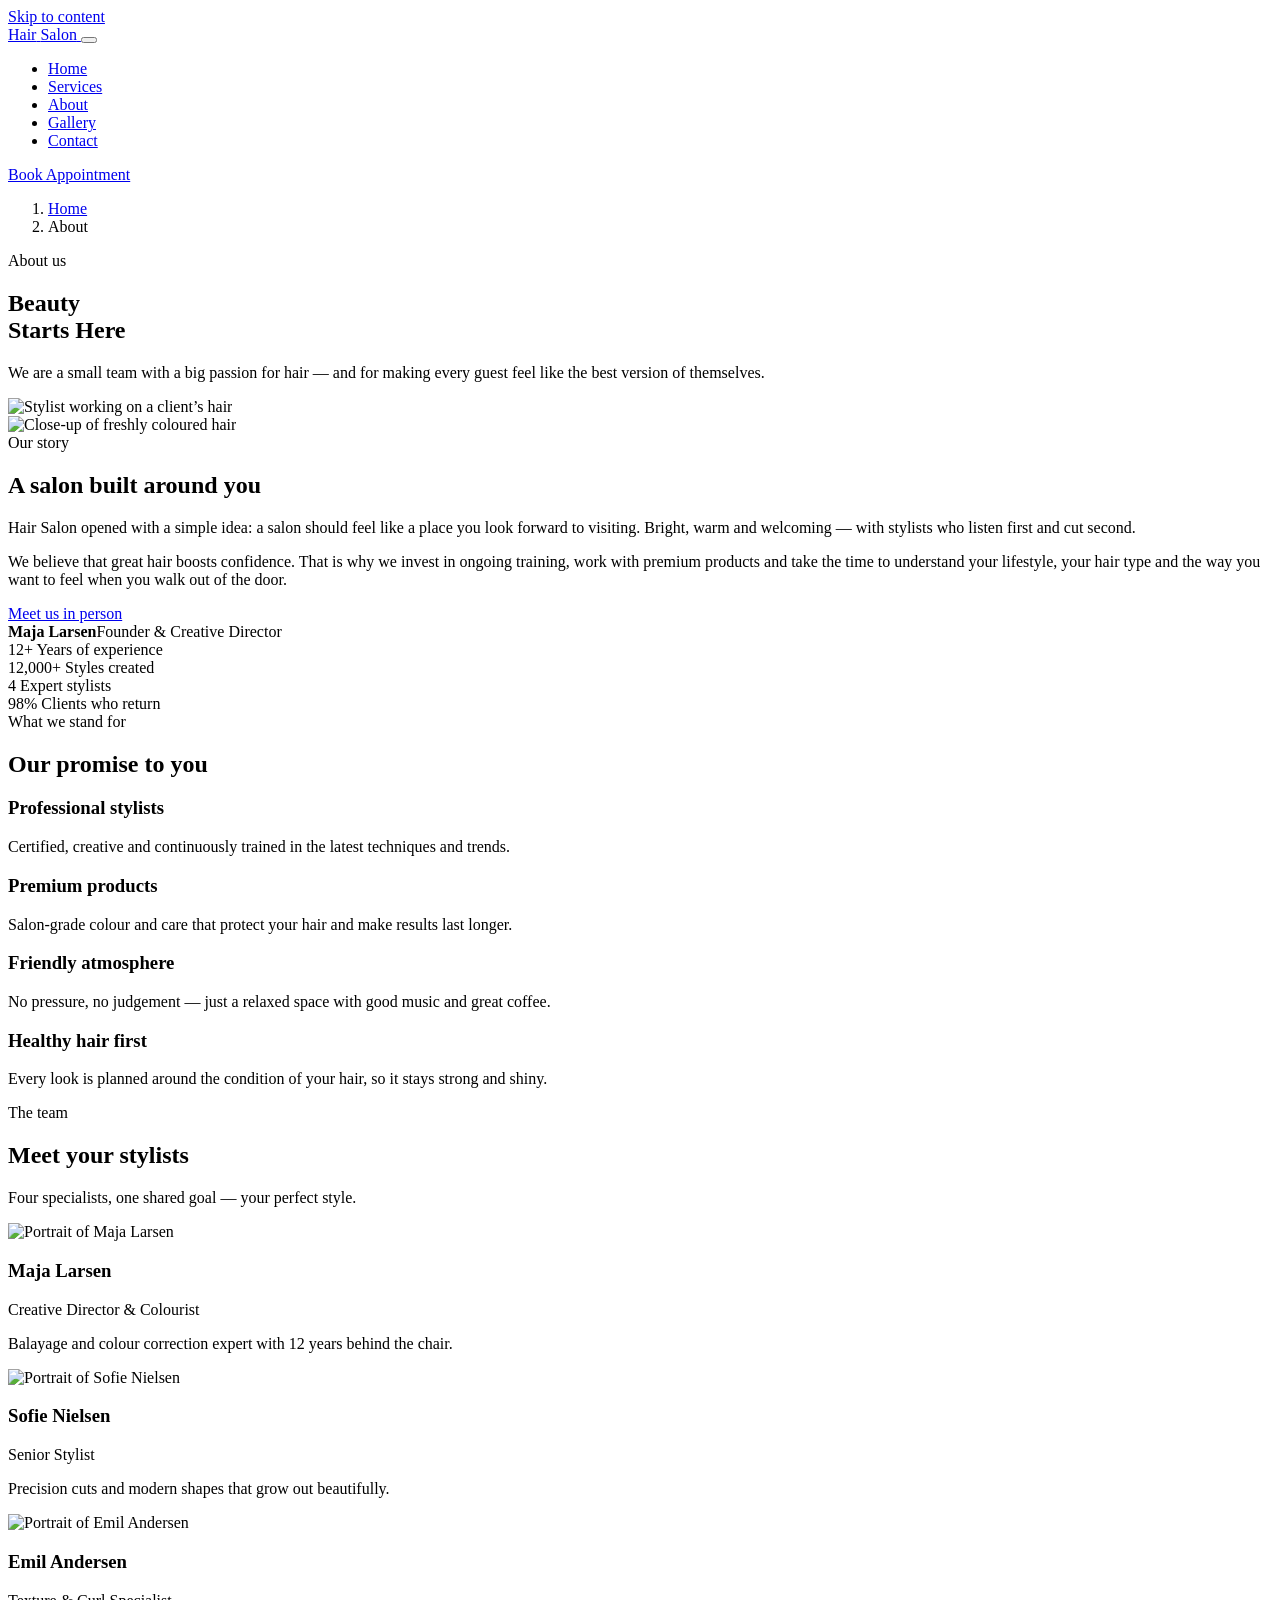
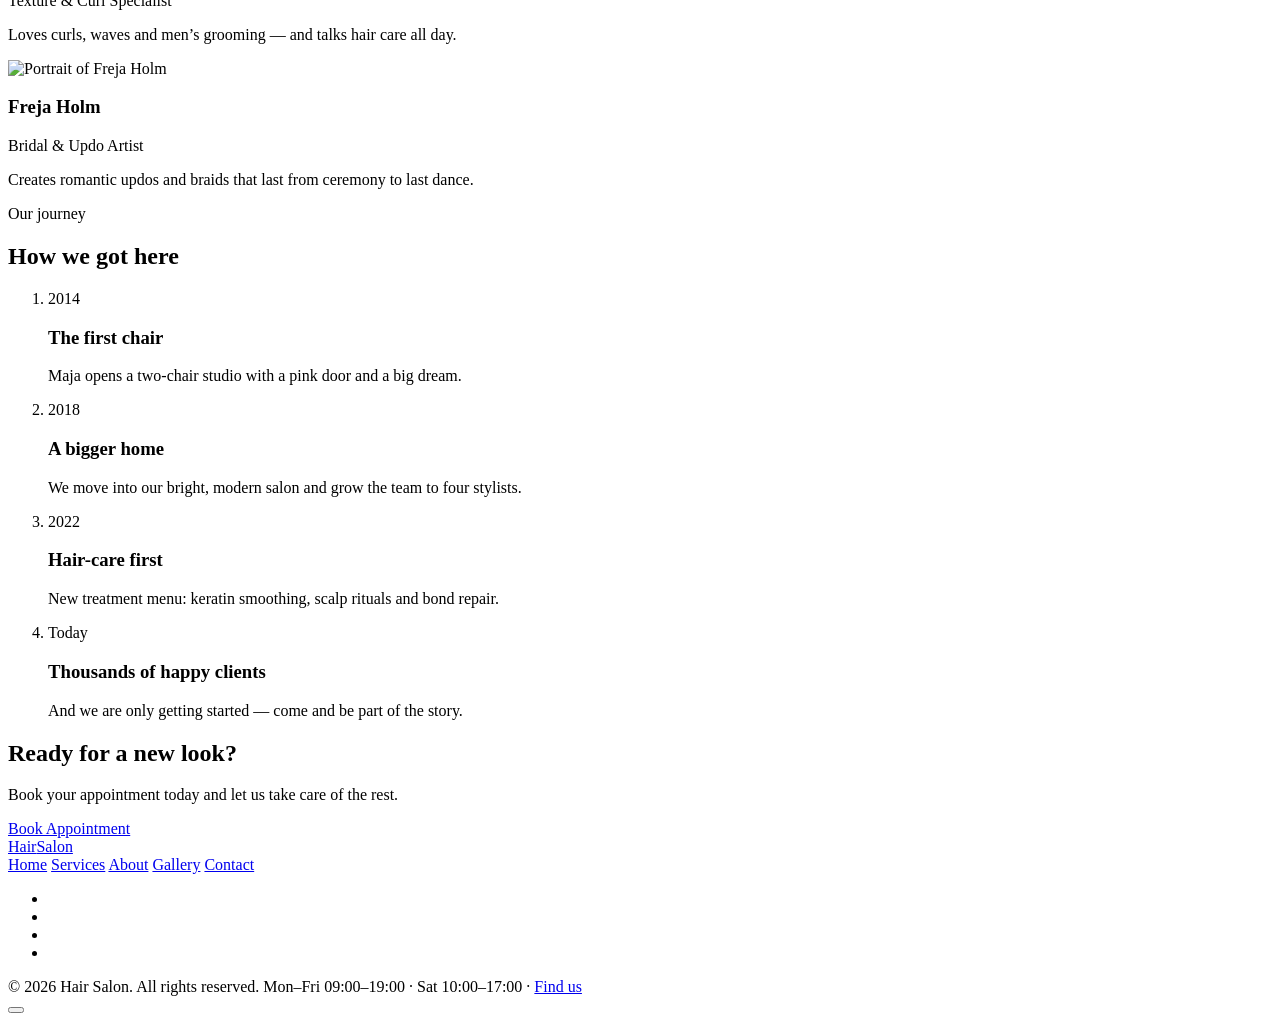
==== about.html @ 6e0678fa "html" ====
<!doctype html>
<html lang="en">

<head>
    <meta charset="utf-8">
    <meta name="viewport" content="width=device-width, initial-scale=1">
    <title>About Us — Hair Salon</title>
    <meta name="description"
        content="Meet the team behind Hair Salon — talented stylists, premium products and a friendly atmosphere where beauty starts.">
    <meta name="theme-color" content="#ff1f75">
    <link rel="icon" href="assets/favicon.svg" type="image/svg+xml">
    <link rel="preconnect" href="https://fonts.googleapis.com">
    <link rel="preconnect" href="https://fonts.gstatic.com" crossorigin>
    <link rel="stylesheet"
        href="https://fonts.googleapis.com/css2?family=Poppins:wght@400;500;600;700;800&amp;display=swap">
    <link rel="stylesheet" href="css/main.css">
    <script src="js/boot.js"></script>
</head>

<body>
    <a class="skip-link" href="#main">Skip to content</a>

    <header class="site-header">
        <div class="container site-header__inner">
            <a class="logo" href="index.html" aria-label="Hair Salon — home">
                <span>Hair</span>
                <span>Salon</span>
            </a>
            <button class="nav-toggle" type="button" aria-expanded="false" aria-controls="site-nav"
                aria-label="Open menu">
                <span class="nav-toggle__bar"></span>
            </button>
            <nav class="site-nav" id="site-nav" aria-label="Main">
                <ul class="site-nav__list">
                    <li><a class="site-nav__link" href="index.html">Home</a></li>
                    <li><a class="site-nav__link" href="services.html">Services</a></li>
                    <li><a class="site-nav__link is-active" href="about.html" aria-current="page">About</a></li>
                    <li><a class="site-nav__link" href="gallery.html">Gallery</a></li>
                    <li><a class="site-nav__link" href="contact.html">Contact</a></li>
                </ul>
                <a class="btn btn--primary btn--arrow btn--sm" href="contact.html#booking">Book Appointment</a>
            </nav>
        </div>
    </header>

    <main id="main">

        <section class="page-hero" aria-labelledby="page-title">
            <div class="container">
                <div class="page-hero__inner">
                    <ol class="breadcrumbs" aria-label="Breadcrumb">
                        <li><a href="index.html">Home</a></li>
                        <li aria-current="page">About</li>
                    </ol>
                    <span class="eyebrow">About us</span>
                    <h1 class="page-hero__title" id="page-title">Beauty<br>Starts Here</h1>
                    <p class="page-hero__lead">We are a small team with a big passion for hair — and for making every
                        guest feel like the best version of themselves.</p>
                </div>
                <div class="page-hero__spark" aria-hidden="true">
                    <span class="sparkle sparkle--xl"></span>
                    <span class="sparkle sparkle--md sparkle--late"></span>
                </div>
            </div>
        </section>

        <section class="section" aria-labelledby="story-title">
            <div class="container story">
                <div class="story__visual reveal reveal--left">
                    <div class="story__photo media">
                        <img src="https://images.unsplash.com/photo-1522337360788-8b13dee7a37e?auto=format&amp;fit=crop&amp;w=1000&amp;q=80"
                            alt="Stylist working on a client’s hair" width="1000" height="1100" loading="lazy">
                    </div>
                    <div class="story__photo story__photo--small media">
                        <img src="https://images.unsplash.com/photo-1562322140-8baeececf3df?auto=format&amp;fit=crop&amp;w=600&amp;q=80"
                            alt="Close-up of freshly coloured hair" width="600" height="600" loading="lazy">
                    </div>
                </div>
                <div class="story__copy reveal reveal--right">
                    <span class="eyebrow">Our story</span>
                    <h2 id="story-title">A salon built around you</h2>
                    <p>Hair Salon opened with a simple idea: a salon should feel like a place you look forward to
                        visiting. Bright, warm and welcoming — with stylists who listen first and cut second.</p>
                    <p>We believe that great hair boosts confidence. That is why we invest in ongoing training, work
                        with premium products and take the time to understand your lifestyle, your hair type and the way
                        you want to feel when you walk out of the door.</p>
                    <a class="btn btn--primary btn--arrow btn--sm" href="contact.html#booking">Meet us in person</a>
                    <div class="story__signature">
                        <span><strong>Maja Larsen</strong>Founder &amp; Creative Director</span>
                    </div>
                </div>
            </div>
        </section>

        <section class="section" aria-label="Salon in numbers">
            <div class="container">
                <div class="stats reveal reveal--zoom">
                    <div class="stats__item">
                        <span class="stats__value" data-count="12" data-suffix="+">12+</span>
                        <span class="stats__label">Years of experience</span>
                    </div>
                    <div class="stats__item">
                        <span class="stats__value" data-count="12000" data-suffix="+">12,000+</span>
                        <span class="stats__label">Styles created</span>
                    </div>
                    <div class="stats__item">
                        <span class="stats__value" data-count="4" data-suffix="">4</span>
                        <span class="stats__label">Expert stylists</span>
                    </div>
                    <div class="stats__item">
                        <span class="stats__value" data-count="98" data-suffix="%">98%</span>
                        <span class="stats__label">Clients who return</span>
                    </div>
                </div>
            </div>
        </section>

        <section class="section" aria-labelledby="values-title">
            <div class="container">
                <div class="section-head section-head--center reveal">
                    <span class="eyebrow">What we stand for</span>
                    <h2 id="values-title">Our promise to you</h2>
                </div>
                <div class="values">
                    <article class="value-card card reveal" data-delay="1">
                        <span class="value-card__icon"><span class="icon icon--diamond"
                                aria-hidden="true"></span></span>
                        <h3>Professional stylists</h3>
                        <p>Certified, creative and continuously trained in the latest techniques and trends.</p>
                    </article>
                    <article class="value-card card reveal" data-delay="2">
                        <span class="value-card__icon"><span class="icon icon--heart" aria-hidden="true"></span></span>
                        <h3>Premium products</h3>
                        <p>Salon-grade colour and care that protect your hair and make results last longer.</p>
                    </article>
                    <article class="value-card card reveal" data-delay="3">
                        <span class="value-card__icon"><span class="icon icon--smile" aria-hidden="true"></span></span>
                        <h3>Friendly atmosphere</h3>
                        <p>No pressure, no judgement — just a relaxed space with good music and great coffee.</p>
                    </article>
                    <article class="value-card card reveal" data-delay="4">
                        <span class="value-card__icon"><span class="icon icon--drop" aria-hidden="true"></span></span>
                        <h3>Healthy hair first</h3>
                        <p>Every look is planned around the condition of your hair, so it stays strong and shiny.</p>
                    </article>
                </div>
            </div>
        </section>

        <section class="section section--tint" aria-labelledby="team-title">
            <div class="container">
                <div class="section-head section-head--center reveal">
                    <span class="eyebrow">The team</span>
                    <h2 id="team-title">Meet your stylists</h2>
                    <p>Four specialists, one shared goal — your perfect style.</p>
                </div>
                <div class="team">
                    <article class="team-card reveal" data-delay="1">
                        <div class="team-card__photo media">
                            <img src="https://images.unsplash.com/photo-1438761681033-6461ffad8d80?auto=format&amp;fit=crop&amp;w=600&amp;q=80"
                                alt="Portrait of Maja Larsen" width="600" height="700" loading="lazy">
                        </div>
                        <div class="team-card__body">
                            <h3>Maja Larsen</h3>
                            <span class="team-card__role">Creative Director &amp; Colourist</span>
                            <p class="team-card__bio">Balayage and colour correction expert with 12 years behind the
                                chair.</p>
                        </div>
                    </article>
                    <article class="team-card reveal" data-delay="2">
                        <div class="team-card__photo media">
                            <img src="https://images.unsplash.com/photo-1494790108377-be9c29b29330?auto=format&amp;fit=crop&amp;w=600&amp;q=80"
                                alt="Portrait of Sofie Nielsen" width="600" height="700" loading="lazy">
                        </div>
                        <div class="team-card__body">
                            <h3>Sofie Nielsen</h3>
                            <span class="team-card__role">Senior Stylist</span>
                            <p class="team-card__bio">Precision cuts and modern shapes that grow out beautifully.</p>
                        </div>
                    </article>
                    <article class="team-card reveal" data-delay="3">
                        <div class="team-card__photo media">
                            <img src="https://images.unsplash.com/photo-1500648767791-00dcc994a43e?auto=format&amp;fit=crop&amp;w=600&amp;q=80"
                                alt="Portrait of Emil Andersen" width="600" height="700" loading="lazy">
                        </div>
                        <div class="team-card__body">
                            <h3>Emil Andersen</h3>
                            <span class="team-card__role">Texture &amp; Curl Specialist</span>
                            <p class="team-card__bio">Loves curls, waves and men’s grooming — and talks hair care all
                                day.</p>
                        </div>
                    </article>
                    <article class="team-card reveal" data-delay="4">
                        <div class="team-card__photo media">
                            <img src="https://images.unsplash.com/photo-1544005313-94ddf0286df2?auto=format&amp;fit=crop&amp;w=600&amp;q=80"
                                alt="Portrait of Freja Holm" width="600" height="700" loading="lazy">
                        </div>
                        <div class="team-card__body">
                            <h3>Freja Holm</h3>
                            <span class="team-card__role">Bridal &amp; Updo Artist</span>
                            <p class="team-card__bio">Creates romantic updos and braids that last from ceremony to last
                                dance.</p>
                        </div>
                    </article>
                </div>
            </div>
        </section>

        <section class="section" aria-labelledby="timeline-title">
            <div class="container">
                <div class="section-head section-head--center reveal">
                    <span class="eyebrow">Our journey</span>
                    <h2 id="timeline-title">How we got here</h2>
                </div>
                <ol class="timeline">
                    <li class="timeline__item reveal">
                        <span class="timeline__year">2014</span>
                        <h3 class="timeline__title">The first chair</h3>
                        <p>Maja opens a two-chair studio with a pink door and a big dream.</p>
                    </li>
                    <li class="timeline__item reveal">
                        <span class="timeline__year">2018</span>
                        <h3 class="timeline__title">A bigger home</h3>
                        <p>We move into our bright, modern salon and grow the team to four stylists.</p>
                    </li>
                    <li class="timeline__item reveal">
                        <span class="timeline__year">2022</span>
                        <h3 class="timeline__title">Hair-care first</h3>
                        <p>New treatment menu: keratin smoothing, scalp rituals and bond repair.</p>
                    </li>
                    <li class="timeline__item reveal">
                        <span class="timeline__year">Today</span>
                        <h3 class="timeline__title">Thousands of happy clients</h3>
                        <p>And we are only getting started — come and be part of the story.</p>
                    </li>
                </ol>
            </div>
        </section>

        <section class="section" aria-labelledby="cta-title">
            <div class="container">
                <div class="cta reveal reveal--zoom">
                    <div class="cta__sparks" aria-hidden="true">
                        <span class="sparkle sparkle--white"></span>
                        <span class="sparkle sparkle--white sparkle--late"></span>
                    </div>
                    <div class="cta__text">
                        <h2 class="cta__title" id="cta-title">Ready for a new look?</h2>
                        <p class="cta__copy">Book your appointment today and let us take care of the rest.</p>
                    </div>
                    <a class="btn btn--white btn--arrow" href="contact.html#booking">Book Appointment</a>
                </div>
            </div>
        </section>

    </main>

    <footer class="site-footer">
        <div class="container site-footer__main">
            <a class="logo logo--footer" href="index.html"
                aria-label="Hair Salon — home"><span>Hair</span><span>Salon</span></a>
            <nav class="footer-nav" aria-label="Footer">
                <a href="index.html">Home</a>
                <a href="services.html">Services</a>
                <a href="about.html">About</a>
                <a href="gallery.html">Gallery</a>
                <a href="contact.html">Contact</a>
            </nav>
            <ul class="social" aria-label="Social media">
                <li><a class="social__link" href="https://www.instagram.com/" target="_blank" rel="noopener"
                        aria-label="Instagram"><span class="icon icon--instagram" aria-hidden="true"></span></a></li>
                <li><a class="social__link" href="https://www.facebook.com/" target="_blank" rel="noopener"
                        aria-label="Facebook"><span class="icon icon--facebook" aria-hidden="true"></span></a></li>
                <li><a class="social__link" href="https://www.tiktok.com/" target="_blank" rel="noopener"
                        aria-label="TikTok"><span class="icon icon--tiktok" aria-hidden="true"></span></a></li>
                <li><a class="social__link" href="https://www.youtube.com/" target="_blank" rel="noopener"
                        aria-label="YouTube"><span class="icon icon--youtube" aria-hidden="true"></span></a></li>
            </ul>
        </div>
        <div class="site-footer__bar">
            <div class="container site-footer__bar-inner">
                <span>© <span data-year>2026</span> Hair Salon. All rights reserved.</span>
                <span>Mon–Fri 09:00–19:00 · Sat 10:00–17:00 · <a href="contact.html">Find us</a></span>
            </div>
        </div>
    </footer>

    <button class="to-top" type="button" aria-label="Back to top"><span class="icon icon--arrow"
            aria-hidden="true"></span></button>

    <script src="js/main.js" defer></script>
</body>

</html>
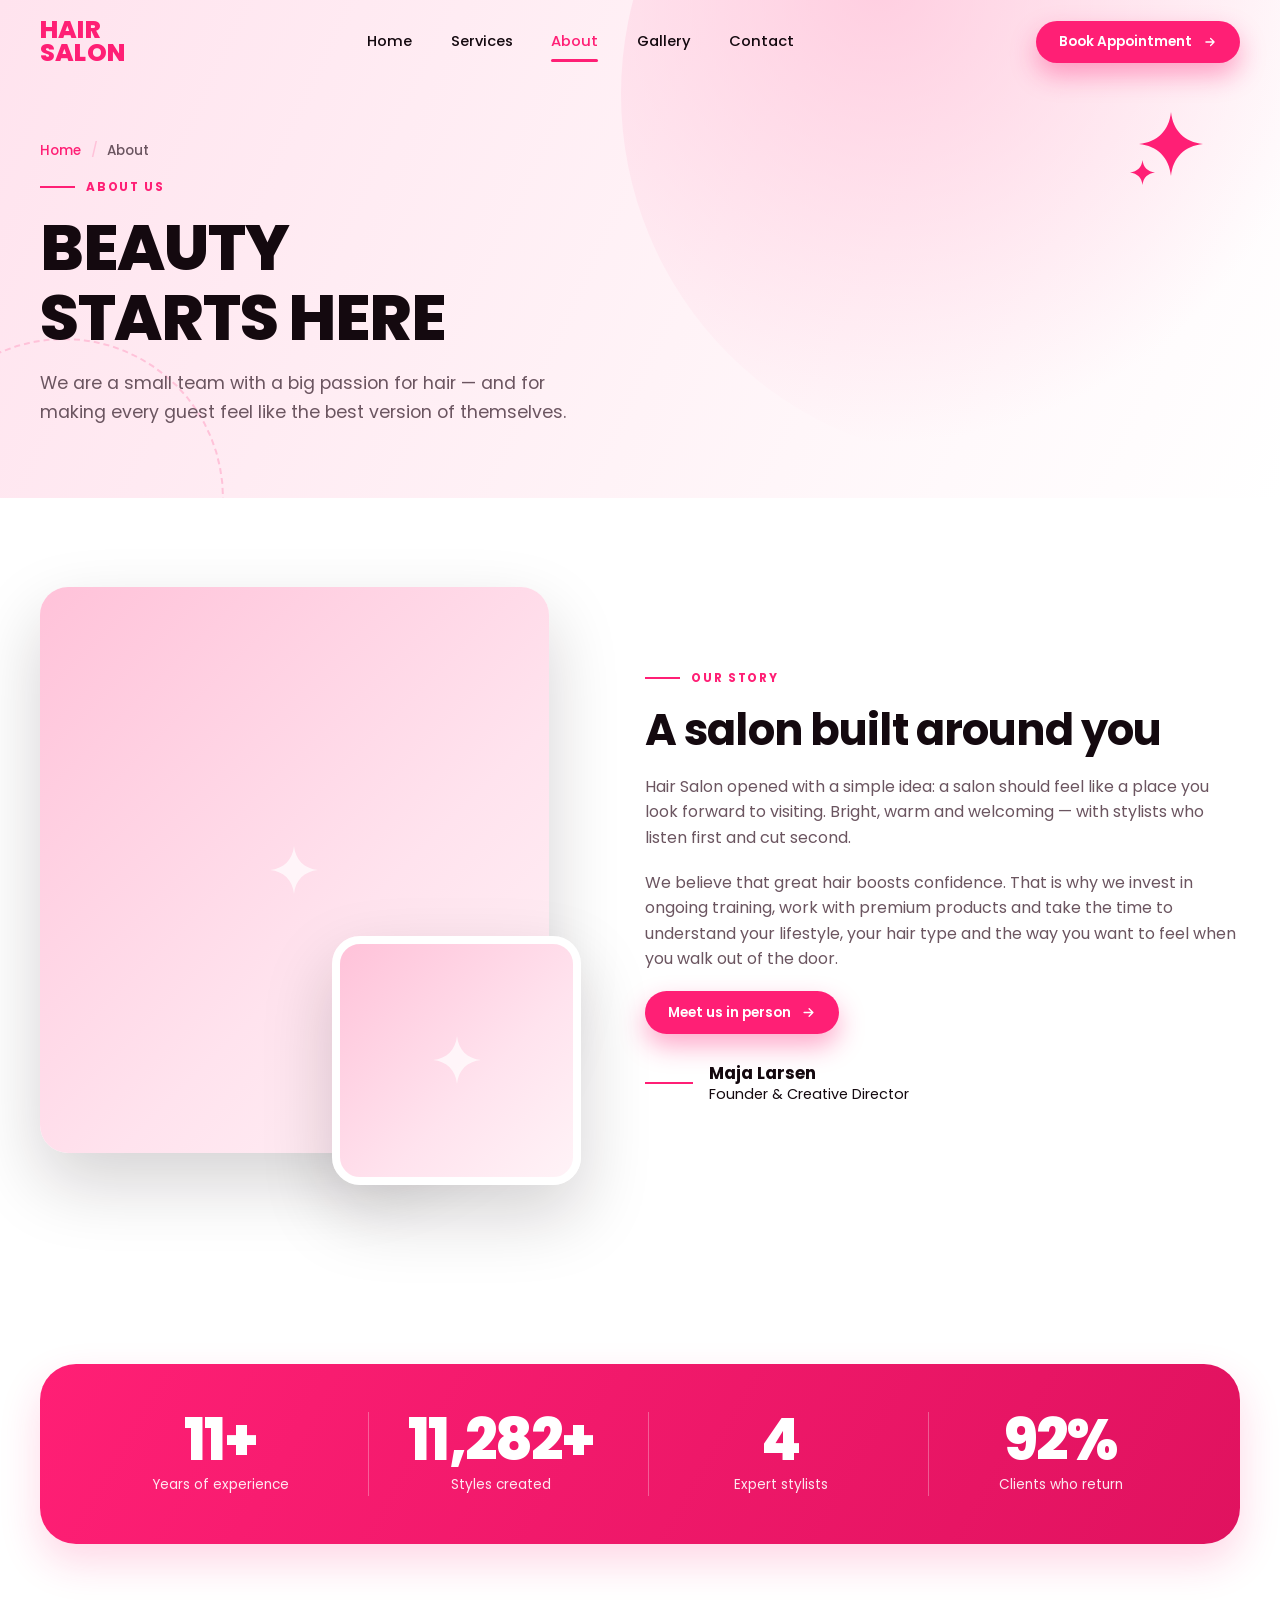
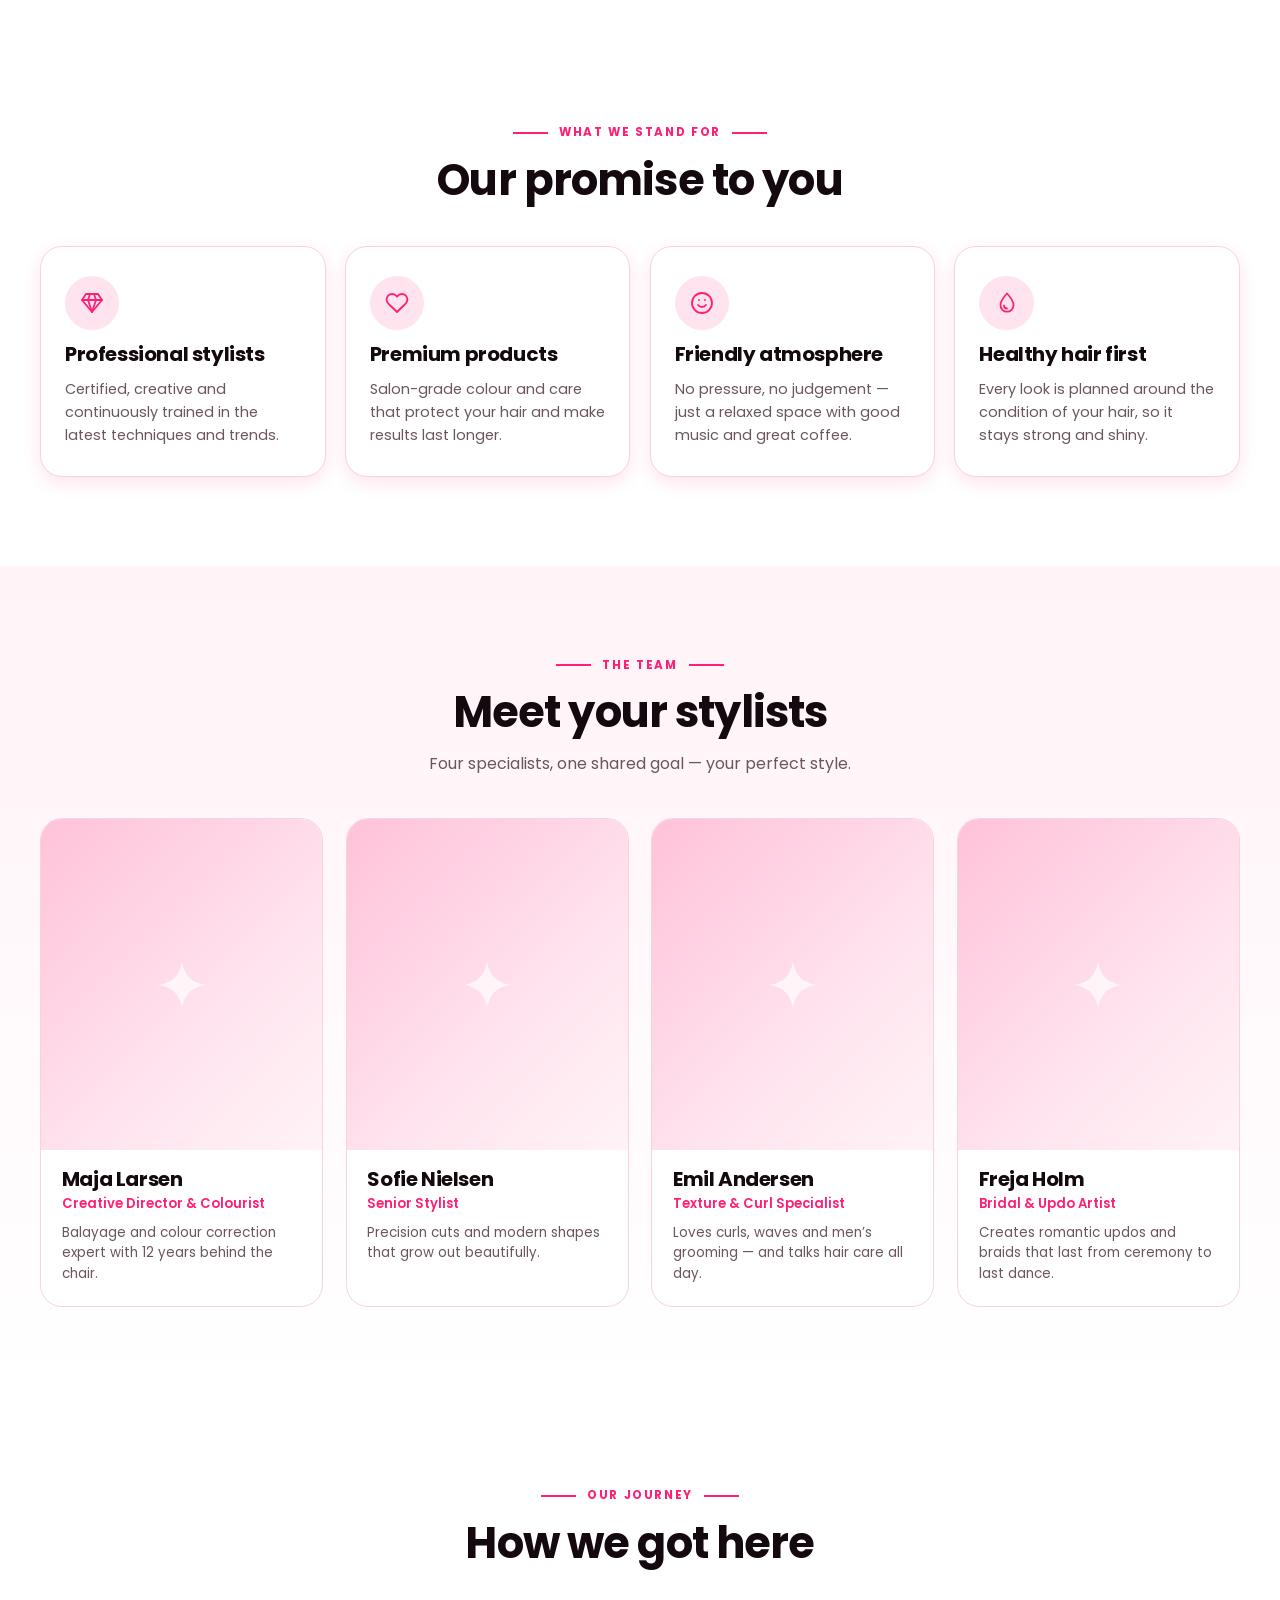
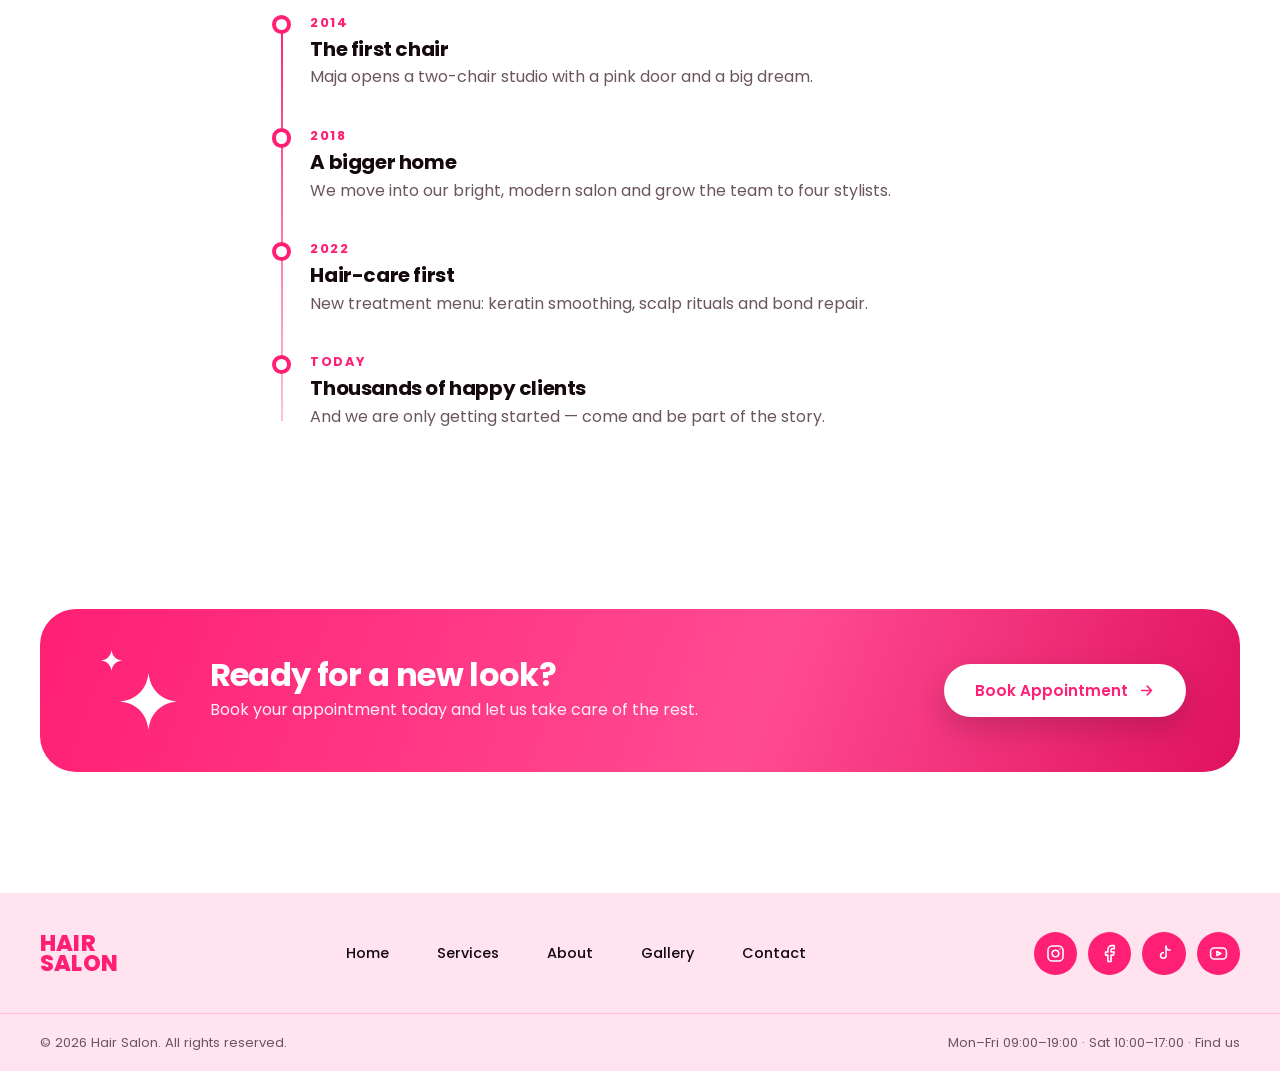
==== commit 099d297c: "-" ====
--- a/about.html
+++ b/about.html
@@ -1,294 +1,274 @@
 <!doctype html>
 <html lang="en">
-
 <head>
-    <meta charset="utf-8">
-    <meta name="viewport" content="width=device-width, initial-scale=1">
-    <title>About Us — Hair Salon</title>
-    <meta name="description"
-        content="Meet the team behind Hair Salon — talented stylists, premium products and a friendly atmosphere where beauty starts.">
-    <meta name="theme-color" content="#ff1f75">
-    <link rel="icon" href="assets/favicon.svg" type="image/svg+xml">
-    <link rel="preconnect" href="https://fonts.googleapis.com">
-    <link rel="preconnect" href="https://fonts.gstatic.com" crossorigin>
-    <link rel="stylesheet"
-        href="https://fonts.googleapis.com/css2?family=Poppins:wght@400;500;600;700;800&amp;display=swap">
-    <link rel="stylesheet" href="css/main.css">
-    <script src="js/boot.js"></script>
+  <meta charset="utf-8">
+  <meta name="viewport" content="width=device-width, initial-scale=1">
+  <title>About Us — Hair Salon</title>
+  <meta name="description" content="Meet the team behind Hair Salon — talented stylists, premium products and a friendly atmosphere where beauty starts.">
+  <meta name="theme-color" content="#ff1f75">
+  <link rel="icon" href="assets/favicon.svg" type="image/svg+xml">
+  <link rel="preconnect" href="https://fonts.googleapis.com">
+  <link rel="preconnect" href="https://fonts.gstatic.com" crossorigin>
+  <link rel="stylesheet" href="https://fonts.googleapis.com/css2?family=Poppins:wght@400;500;600;700;800&amp;display=swap">
+  <link rel="stylesheet" href="css/main.css">
+  <script src="js/boot.js"></script>
 </head>
-
 <body>
-    <a class="skip-link" href="#main">Skip to content</a>
-
-    <header class="site-header">
-        <div class="container site-header__inner">
-            <a class="logo" href="index.html" aria-label="Hair Salon — home">
-                <span>Hair</span>
-                <span>Salon</span>
-            </a>
-            <button class="nav-toggle" type="button" aria-expanded="false" aria-controls="site-nav"
-                aria-label="Open menu">
-                <span class="nav-toggle__bar"></span>
-            </button>
-            <nav class="site-nav" id="site-nav" aria-label="Main">
-                <ul class="site-nav__list">
-                    <li><a class="site-nav__link" href="index.html">Home</a></li>
-                    <li><a class="site-nav__link" href="services.html">Services</a></li>
-                    <li><a class="site-nav__link is-active" href="about.html" aria-current="page">About</a></li>
-                    <li><a class="site-nav__link" href="gallery.html">Gallery</a></li>
-                    <li><a class="site-nav__link" href="contact.html">Contact</a></li>
-                </ul>
-                <a class="btn btn--primary btn--arrow btn--sm" href="contact.html#booking">Book Appointment</a>
-            </nav>
-        </div>
-    </header>
-
-    <main id="main">
-
-        <section class="page-hero" aria-labelledby="page-title">
-            <div class="container">
-                <div class="page-hero__inner">
-                    <ol class="breadcrumbs" aria-label="Breadcrumb">
-                        <li><a href="index.html">Home</a></li>
-                        <li aria-current="page">About</li>
-                    </ol>
-                    <span class="eyebrow">About us</span>
-                    <h1 class="page-hero__title" id="page-title">Beauty<br>Starts Here</h1>
-                    <p class="page-hero__lead">We are a small team with a big passion for hair — and for making every
-                        guest feel like the best version of themselves.</p>
-                </div>
-                <div class="page-hero__spark" aria-hidden="true">
-                    <span class="sparkle sparkle--xl"></span>
-                    <span class="sparkle sparkle--md sparkle--late"></span>
-                </div>
-            </div>
-        </section>
-
-        <section class="section" aria-labelledby="story-title">
-            <div class="container story">
-                <div class="story__visual reveal reveal--left">
-                    <div class="story__photo media">
-                        <img src="https://images.unsplash.com/photo-1522337360788-8b13dee7a37e?auto=format&amp;fit=crop&amp;w=1000&amp;q=80"
-                            alt="Stylist working on a client’s hair" width="1000" height="1100" loading="lazy">
-                    </div>
-                    <div class="story__photo story__photo--small media">
-                        <img src="https://images.unsplash.com/photo-1562322140-8baeececf3df?auto=format&amp;fit=crop&amp;w=600&amp;q=80"
-                            alt="Close-up of freshly coloured hair" width="600" height="600" loading="lazy">
-                    </div>
-                </div>
-                <div class="story__copy reveal reveal--right">
-                    <span class="eyebrow">Our story</span>
-                    <h2 id="story-title">A salon built around you</h2>
-                    <p>Hair Salon opened with a simple idea: a salon should feel like a place you look forward to
-                        visiting. Bright, warm and welcoming — with stylists who listen first and cut second.</p>
-                    <p>We believe that great hair boosts confidence. That is why we invest in ongoing training, work
-                        with premium products and take the time to understand your lifestyle, your hair type and the way
-                        you want to feel when you walk out of the door.</p>
-                    <a class="btn btn--primary btn--arrow btn--sm" href="contact.html#booking">Meet us in person</a>
-                    <div class="story__signature">
-                        <span><strong>Maja Larsen</strong>Founder &amp; Creative Director</span>
-                    </div>
-                </div>
-            </div>
-        </section>
-
-        <section class="section" aria-label="Salon in numbers">
-            <div class="container">
-                <div class="stats reveal reveal--zoom">
-                    <div class="stats__item">
-                        <span class="stats__value" data-count="12" data-suffix="+">12+</span>
-                        <span class="stats__label">Years of experience</span>
-                    </div>
-                    <div class="stats__item">
-                        <span class="stats__value" data-count="12000" data-suffix="+">12,000+</span>
-                        <span class="stats__label">Styles created</span>
-                    </div>
-                    <div class="stats__item">
-                        <span class="stats__value" data-count="4" data-suffix="">4</span>
-                        <span class="stats__label">Expert stylists</span>
-                    </div>
-                    <div class="stats__item">
-                        <span class="stats__value" data-count="98" data-suffix="%">98%</span>
-                        <span class="stats__label">Clients who return</span>
-                    </div>
-                </div>
-            </div>
-        </section>
-
-        <section class="section" aria-labelledby="values-title">
-            <div class="container">
-                <div class="section-head section-head--center reveal">
-                    <span class="eyebrow">What we stand for</span>
-                    <h2 id="values-title">Our promise to you</h2>
-                </div>
-                <div class="values">
-                    <article class="value-card card reveal" data-delay="1">
-                        <span class="value-card__icon"><span class="icon icon--diamond"
-                                aria-hidden="true"></span></span>
-                        <h3>Professional stylists</h3>
-                        <p>Certified, creative and continuously trained in the latest techniques and trends.</p>
-                    </article>
-                    <article class="value-card card reveal" data-delay="2">
-                        <span class="value-card__icon"><span class="icon icon--heart" aria-hidden="true"></span></span>
-                        <h3>Premium products</h3>
-                        <p>Salon-grade colour and care that protect your hair and make results last longer.</p>
-                    </article>
-                    <article class="value-card card reveal" data-delay="3">
-                        <span class="value-card__icon"><span class="icon icon--smile" aria-hidden="true"></span></span>
-                        <h3>Friendly atmosphere</h3>
-                        <p>No pressure, no judgement — just a relaxed space with good music and great coffee.</p>
-                    </article>
-                    <article class="value-card card reveal" data-delay="4">
-                        <span class="value-card__icon"><span class="icon icon--drop" aria-hidden="true"></span></span>
-                        <h3>Healthy hair first</h3>
-                        <p>Every look is planned around the condition of your hair, so it stays strong and shiny.</p>
-                    </article>
-                </div>
-            </div>
-        </section>
-
-        <section class="section section--tint" aria-labelledby="team-title">
-            <div class="container">
-                <div class="section-head section-head--center reveal">
-                    <span class="eyebrow">The team</span>
-                    <h2 id="team-title">Meet your stylists</h2>
-                    <p>Four specialists, one shared goal — your perfect style.</p>
-                </div>
-                <div class="team">
-                    <article class="team-card reveal" data-delay="1">
-                        <div class="team-card__photo media">
-                            <img src="https://images.unsplash.com/photo-1438761681033-6461ffad8d80?auto=format&amp;fit=crop&amp;w=600&amp;q=80"
-                                alt="Portrait of Maja Larsen" width="600" height="700" loading="lazy">
-                        </div>
-                        <div class="team-card__body">
-                            <h3>Maja Larsen</h3>
-                            <span class="team-card__role">Creative Director &amp; Colourist</span>
-                            <p class="team-card__bio">Balayage and colour correction expert with 12 years behind the
-                                chair.</p>
-                        </div>
-                    </article>
-                    <article class="team-card reveal" data-delay="2">
-                        <div class="team-card__photo media">
-                            <img src="https://images.unsplash.com/photo-1494790108377-be9c29b29330?auto=format&amp;fit=crop&amp;w=600&amp;q=80"
-                                alt="Portrait of Sofie Nielsen" width="600" height="700" loading="lazy">
-                        </div>
-                        <div class="team-card__body">
-                            <h3>Sofie Nielsen</h3>
-                            <span class="team-card__role">Senior Stylist</span>
-                            <p class="team-card__bio">Precision cuts and modern shapes that grow out beautifully.</p>
-                        </div>
-                    </article>
-                    <article class="team-card reveal" data-delay="3">
-                        <div class="team-card__photo media">
-                            <img src="https://images.unsplash.com/photo-1500648767791-00dcc994a43e?auto=format&amp;fit=crop&amp;w=600&amp;q=80"
-                                alt="Portrait of Emil Andersen" width="600" height="700" loading="lazy">
-                        </div>
-                        <div class="team-card__body">
-                            <h3>Emil Andersen</h3>
-                            <span class="team-card__role">Texture &amp; Curl Specialist</span>
-                            <p class="team-card__bio">Loves curls, waves and men’s grooming — and talks hair care all
-                                day.</p>
-                        </div>
-                    </article>
-                    <article class="team-card reveal" data-delay="4">
-                        <div class="team-card__photo media">
-                            <img src="https://images.unsplash.com/photo-1544005313-94ddf0286df2?auto=format&amp;fit=crop&amp;w=600&amp;q=80"
-                                alt="Portrait of Freja Holm" width="600" height="700" loading="lazy">
-                        </div>
-                        <div class="team-card__body">
-                            <h3>Freja Holm</h3>
-                            <span class="team-card__role">Bridal &amp; Updo Artist</span>
-                            <p class="team-card__bio">Creates romantic updos and braids that last from ceremony to last
-                                dance.</p>
-                        </div>
-                    </article>
-                </div>
-            </div>
-        </section>
-
-        <section class="section" aria-labelledby="timeline-title">
-            <div class="container">
-                <div class="section-head section-head--center reveal">
-                    <span class="eyebrow">Our journey</span>
-                    <h2 id="timeline-title">How we got here</h2>
-                </div>
-                <ol class="timeline">
-                    <li class="timeline__item reveal">
-                        <span class="timeline__year">2014</span>
-                        <h3 class="timeline__title">The first chair</h3>
-                        <p>Maja opens a two-chair studio with a pink door and a big dream.</p>
-                    </li>
-                    <li class="timeline__item reveal">
-                        <span class="timeline__year">2018</span>
-                        <h3 class="timeline__title">A bigger home</h3>
-                        <p>We move into our bright, modern salon and grow the team to four stylists.</p>
-                    </li>
-                    <li class="timeline__item reveal">
-                        <span class="timeline__year">2022</span>
-                        <h3 class="timeline__title">Hair-care first</h3>
-                        <p>New treatment menu: keratin smoothing, scalp rituals and bond repair.</p>
-                    </li>
-                    <li class="timeline__item reveal">
-                        <span class="timeline__year">Today</span>
-                        <h3 class="timeline__title">Thousands of happy clients</h3>
-                        <p>And we are only getting started — come and be part of the story.</p>
-                    </li>
-                </ol>
-            </div>
-        </section>
-
-        <section class="section" aria-labelledby="cta-title">
-            <div class="container">
-                <div class="cta reveal reveal--zoom">
-                    <div class="cta__sparks" aria-hidden="true">
-                        <span class="sparkle sparkle--white"></span>
-                        <span class="sparkle sparkle--white sparkle--late"></span>
-                    </div>
-                    <div class="cta__text">
-                        <h2 class="cta__title" id="cta-title">Ready for a new look?</h2>
-                        <p class="cta__copy">Book your appointment today and let us take care of the rest.</p>
-                    </div>
-                    <a class="btn btn--white btn--arrow" href="contact.html#booking">Book Appointment</a>
-                </div>
-            </div>
-        </section>
-
-    </main>
-
-    <footer class="site-footer">
-        <div class="container site-footer__main">
-            <a class="logo logo--footer" href="index.html"
-                aria-label="Hair Salon — home"><span>Hair</span><span>Salon</span></a>
-            <nav class="footer-nav" aria-label="Footer">
-                <a href="index.html">Home</a>
-                <a href="services.html">Services</a>
-                <a href="about.html">About</a>
-                <a href="gallery.html">Gallery</a>
-                <a href="contact.html">Contact</a>
-            </nav>
-            <ul class="social" aria-label="Social media">
-                <li><a class="social__link" href="https://www.instagram.com/" target="_blank" rel="noopener"
-                        aria-label="Instagram"><span class="icon icon--instagram" aria-hidden="true"></span></a></li>
-                <li><a class="social__link" href="https://www.facebook.com/" target="_blank" rel="noopener"
-                        aria-label="Facebook"><span class="icon icon--facebook" aria-hidden="true"></span></a></li>
-                <li><a class="social__link" href="https://www.tiktok.com/" target="_blank" rel="noopener"
-                        aria-label="TikTok"><span class="icon icon--tiktok" aria-hidden="true"></span></a></li>
-                <li><a class="social__link" href="https://www.youtube.com/" target="_blank" rel="noopener"
-                        aria-label="YouTube"><span class="icon icon--youtube" aria-hidden="true"></span></a></li>
-            </ul>
-        </div>
-        <div class="site-footer__bar">
-            <div class="container site-footer__bar-inner">
-                <span>© <span data-year>2026</span> Hair Salon. All rights reserved.</span>
-                <span>Mon–Fri 09:00–19:00 · Sat 10:00–17:00 · <a href="contact.html">Find us</a></span>
-            </div>
-        </div>
-    </footer>
-
-    <button class="to-top" type="button" aria-label="Back to top"><span class="icon icon--arrow"
-            aria-hidden="true"></span></button>
-
-    <script src="js/main.js" defer></script>
+  <a class="skip-link" href="#main">Skip to content</a>
+
+  <header class="site-header">
+    <div class="container site-header__inner">
+      <a class="logo" href="index.html" aria-label="Hair Salon — home">
+        <span>Hair</span>
+        <span>Salon</span>
+      </a>
+      <button class="nav-toggle" type="button" aria-expanded="false" aria-controls="site-nav" aria-label="Open menu">
+        <span class="nav-toggle__bar"></span>
+      </button>
+      <nav class="site-nav" id="site-nav" aria-label="Main">
+        <ul class="site-nav__list">
+          <li><a class="site-nav__link" href="index.html">Home</a></li>
+          <li><a class="site-nav__link" href="services.html">Services</a></li>
+          <li><a class="site-nav__link is-active" href="about.html" aria-current="page">About</a></li>
+          <li><a class="site-nav__link" href="gallery.html">Gallery</a></li>
+          <li><a class="site-nav__link" href="contact.html">Contact</a></li>
+        </ul>
+        <a class="btn btn--primary btn--arrow btn--sm" href="contact.html#booking">Book Appointment</a>
+      </nav>
+    </div>
+  </header>
+
+  <main id="main">
+
+    <section class="page-hero" aria-labelledby="page-title">
+      <div class="container">
+        <div class="page-hero__inner">
+          <ol class="breadcrumbs" aria-label="Breadcrumb">
+            <li><a href="index.html">Home</a></li>
+            <li aria-current="page">About</li>
+          </ol>
+          <span class="eyebrow">About us</span>
+          <h1 class="page-hero__title" id="page-title">Beauty<br>Starts Here</h1>
+          <p class="page-hero__lead">We are a small team with a big passion for hair — and for making every guest feel like the best version of themselves.</p>
+        </div>
+        <div class="page-hero__spark" aria-hidden="true">
+          <span class="sparkle sparkle--xl"></span>
+          <span class="sparkle sparkle--md sparkle--late"></span>
+        </div>
+      </div>
+    </section>
+
+    <!-- STORY -->
+    <section class="section" aria-labelledby="story-title">
+      <div class="container story">
+        <div class="story__visual reveal reveal--left">
+          <div class="story__photo media">
+            <img src="https://images.unsplash.com/photo-1522337360788-8b13dee7a37e?auto=format&amp;fit=crop&amp;w=1000&amp;q=80" alt="Stylist working on a client’s hair" width="1000" height="1100" loading="lazy">
+          </div>
+          <div class="story__photo story__photo--small media">
+            <img src="https://images.unsplash.com/photo-1562322140-8baeececf3df?auto=format&amp;fit=crop&amp;w=600&amp;q=80" alt="Close-up of freshly coloured hair" width="600" height="600" loading="lazy">
+          </div>
+        </div>
+        <div class="story__copy reveal reveal--right">
+          <span class="eyebrow">Our story</span>
+          <h2 id="story-title">A salon built around you</h2>
+          <p>Hair Salon opened with a simple idea: a salon should feel like a place you look forward to visiting. Bright, warm and welcoming — with stylists who listen first and cut second.</p>
+          <p>We believe that great hair boosts confidence. That is why we invest in ongoing training, work with premium products and take the time to understand your lifestyle, your hair type and the way you want to feel when you walk out of the door.</p>
+          <a class="btn btn--primary btn--arrow btn--sm" href="contact.html#booking">Meet us in person</a>
+          <div class="story__signature">
+            <span><strong>Maja Larsen</strong>Founder &amp; Creative Director</span>
+          </div>
+        </div>
+      </div>
+    </section>
+
+    <!-- STATS -->
+    <section class="section" aria-label="Salon in numbers">
+      <div class="container">
+        <div class="stats reveal reveal--zoom">
+          <div class="stats__item">
+            <span class="stats__value" data-count="12" data-suffix="+">12+</span>
+            <span class="stats__label">Years of experience</span>
+          </div>
+          <div class="stats__item">
+            <span class="stats__value" data-count="12000" data-suffix="+">12,000+</span>
+            <span class="stats__label">Styles created</span>
+          </div>
+          <div class="stats__item">
+            <span class="stats__value" data-count="4" data-suffix="">4</span>
+            <span class="stats__label">Expert stylists</span>
+          </div>
+          <div class="stats__item">
+            <span class="stats__value" data-count="98" data-suffix="%">98%</span>
+            <span class="stats__label">Clients who return</span>
+          </div>
+        </div>
+      </div>
+    </section>
+
+    <!-- VALUES -->
+    <section class="section" aria-labelledby="values-title">
+      <div class="container">
+        <div class="section-head section-head--center reveal">
+          <span class="eyebrow">What we stand for</span>
+          <h2 id="values-title">Our promise to you</h2>
+        </div>
+        <div class="values">
+          <article class="value-card card reveal" data-delay="1">
+            <span class="value-card__icon"><span class="icon icon--diamond" aria-hidden="true"></span></span>
+            <h3>Professional stylists</h3>
+            <p>Certified, creative and continuously trained in the latest techniques and trends.</p>
+          </article>
+          <article class="value-card card reveal" data-delay="2">
+            <span class="value-card__icon"><span class="icon icon--heart" aria-hidden="true"></span></span>
+            <h3>Premium products</h3>
+            <p>Salon-grade colour and care that protect your hair and make results last longer.</p>
+          </article>
+          <article class="value-card card reveal" data-delay="3">
+            <span class="value-card__icon"><span class="icon icon--smile" aria-hidden="true"></span></span>
+            <h3>Friendly atmosphere</h3>
+            <p>No pressure, no judgement — just a relaxed space with good music and great coffee.</p>
+          </article>
+          <article class="value-card card reveal" data-delay="4">
+            <span class="value-card__icon"><span class="icon icon--drop" aria-hidden="true"></span></span>
+            <h3>Healthy hair first</h3>
+            <p>Every look is planned around the condition of your hair, so it stays strong and shiny.</p>
+          </article>
+        </div>
+      </div>
+    </section>
+
+    <!-- TEAM -->
+    <section class="section section--tint" aria-labelledby="team-title">
+      <div class="container">
+        <div class="section-head section-head--center reveal">
+          <span class="eyebrow">The team</span>
+          <h2 id="team-title">Meet your stylists</h2>
+          <p>Four specialists, one shared goal — your perfect style.</p>
+        </div>
+        <div class="team">
+          <article class="team-card reveal" data-delay="1">
+            <div class="team-card__photo media">
+              <img src="https://images.unsplash.com/photo-1438761681033-6461ffad8d80?auto=format&amp;fit=crop&amp;w=600&amp;q=80" alt="Portrait of Maja Larsen" width="600" height="700" loading="lazy">
+            </div>
+            <div class="team-card__body">
+              <h3>Maja Larsen</h3>
+              <span class="team-card__role">Creative Director &amp; Colourist</span>
+              <p class="team-card__bio">Balayage and colour correction expert with 12 years behind the chair.</p>
+            </div>
+          </article>
+          <article class="team-card reveal" data-delay="2">
+            <div class="team-card__photo media">
+              <img src="https://images.unsplash.com/photo-1494790108377-be9c29b29330?auto=format&amp;fit=crop&amp;w=600&amp;q=80" alt="Portrait of Sofie Nielsen" width="600" height="700" loading="lazy">
+            </div>
+            <div class="team-card__body">
+              <h3>Sofie Nielsen</h3>
+              <span class="team-card__role">Senior Stylist</span>
+              <p class="team-card__bio">Precision cuts and modern shapes that grow out beautifully.</p>
+            </div>
+          </article>
+          <article class="team-card reveal" data-delay="3">
+            <div class="team-card__photo media">
+              <img src="https://images.unsplash.com/photo-1500648767791-00dcc994a43e?auto=format&amp;fit=crop&amp;w=600&amp;q=80" alt="Portrait of Emil Andersen" width="600" height="700" loading="lazy">
+            </div>
+            <div class="team-card__body">
+              <h3>Emil Andersen</h3>
+              <span class="team-card__role">Texture &amp; Curl Specialist</span>
+              <p class="team-card__bio">Loves curls, waves and men’s grooming — and talks hair care all day.</p>
+            </div>
+          </article>
+          <article class="team-card reveal" data-delay="4">
+            <div class="team-card__photo media">
+              <img src="https://images.unsplash.com/photo-1544005313-94ddf0286df2?auto=format&amp;fit=crop&amp;w=600&amp;q=80" alt="Portrait of Freja Holm" width="600" height="700" loading="lazy">
+            </div>
+            <div class="team-card__body">
+              <h3>Freja Holm</h3>
+              <span class="team-card__role">Bridal &amp; Updo Artist</span>
+              <p class="team-card__bio">Creates romantic updos and braids that last from ceremony to last dance.</p>
+            </div>
+          </article>
+        </div>
+      </div>
+    </section>
+
+    <!-- TIMELINE -->
+    <section class="section" aria-labelledby="timeline-title">
+      <div class="container">
+        <div class="section-head section-head--center reveal">
+          <span class="eyebrow">Our journey</span>
+          <h2 id="timeline-title">How we got here</h2>
+        </div>
+        <ol class="timeline">
+          <li class="timeline__item reveal">
+            <span class="timeline__year">2014</span>
+            <h3 class="timeline__title">The first chair</h3>
+            <p>Maja opens a two-chair studio with a pink door and a big dream.</p>
+          </li>
+          <li class="timeline__item reveal">
+            <span class="timeline__year">2018</span>
+            <h3 class="timeline__title">A bigger home</h3>
+            <p>We move into our bright, modern salon and grow the team to four stylists.</p>
+          </li>
+          <li class="timeline__item reveal">
+            <span class="timeline__year">2022</span>
+            <h3 class="timeline__title">Hair-care first</h3>
+            <p>New treatment menu: keratin smoothing, scalp rituals and bond repair.</p>
+          </li>
+          <li class="timeline__item reveal">
+            <span class="timeline__year">Today</span>
+            <h3 class="timeline__title">Thousands of happy clients</h3>
+            <p>And we are only getting started — come and be part of the story.</p>
+          </li>
+        </ol>
+      </div>
+    </section>
+
+    <!-- CTA -->
+    <section class="section" aria-labelledby="cta-title">
+      <div class="container">
+        <div class="cta reveal reveal--zoom">
+          <div class="cta__sparks" aria-hidden="true">
+            <span class="sparkle sparkle--white"></span>
+            <span class="sparkle sparkle--white sparkle--late"></span>
+          </div>
+          <div class="cta__text">
+            <h2 class="cta__title" id="cta-title">Ready for a new look?</h2>
+            <p class="cta__copy">Book your appointment today and let us take care of the rest.</p>
+          </div>
+          <a class="btn btn--white btn--arrow" href="contact.html#booking">Book Appointment</a>
+        </div>
+      </div>
+    </section>
+
+  </main>
+
+  <footer class="site-footer">
+    <div class="container site-footer__main">
+      <a class="logo logo--footer" href="index.html" aria-label="Hair Salon — home"><span>Hair</span><span>Salon</span></a>
+      <nav class="footer-nav" aria-label="Footer">
+        <a href="index.html">Home</a>
+        <a href="services.html">Services</a>
+        <a href="about.html">About</a>
+        <a href="gallery.html">Gallery</a>
+        <a href="contact.html">Contact</a>
+      </nav>
+      <ul class="social" aria-label="Social media">
+        <li><a class="social__link" href="https://www.instagram.com/" target="_blank" rel="noopener" aria-label="Instagram"><span class="icon icon--instagram" aria-hidden="true"></span></a></li>
+        <li><a class="social__link" href="https://www.facebook.com/" target="_blank" rel="noopener" aria-label="Facebook"><span class="icon icon--facebook" aria-hidden="true"></span></a></li>
+        <li><a class="social__link" href="https://www.tiktok.com/" target="_blank" rel="noopener" aria-label="TikTok"><span class="icon icon--tiktok" aria-hidden="true"></span></a></li>
+        <li><a class="social__link" href="https://www.youtube.com/" target="_blank" rel="noopener" aria-label="YouTube"><span class="icon icon--youtube" aria-hidden="true"></span></a></li>
+      </ul>
+    </div>
+    <div class="site-footer__bar">
+      <div class="container site-footer__bar-inner">
+        <span>© <span data-year>2026</span> Hair Salon. All rights reserved.</span>
+        <span>Mon–Fri 09:00–19:00 · Sat 10:00–17:00 · <a href="contact.html">Find us</a></span>
+      </div>
+    </div>
+  </footer>
+
+  <button class="to-top" type="button" aria-label="Back to top"><span class="icon icon--arrow" aria-hidden="true"></span></button>
+
+  <script src="js/main.js" defer></script>
 </body>
-
-</html>+</html>
--- a/css/main.css
+++ b/css/main.css
@@ -0,0 +1,13 @@
+/* ==========================================================
+   Hair Salon — main stylesheet entry
+   Every visual (styles, icons, decorations, animations)
+   lives in these CSS files. HTML = text + semantic tags only.
+   ========================================================== */
+@import url("base.css");
+@import url("icons.css");
+@import url("components.css");
+@import url("layout.css");
+@import url("home.css");
+@import url("pages.css");
+@import url("animations.css");
+@import url("responsive.css");
